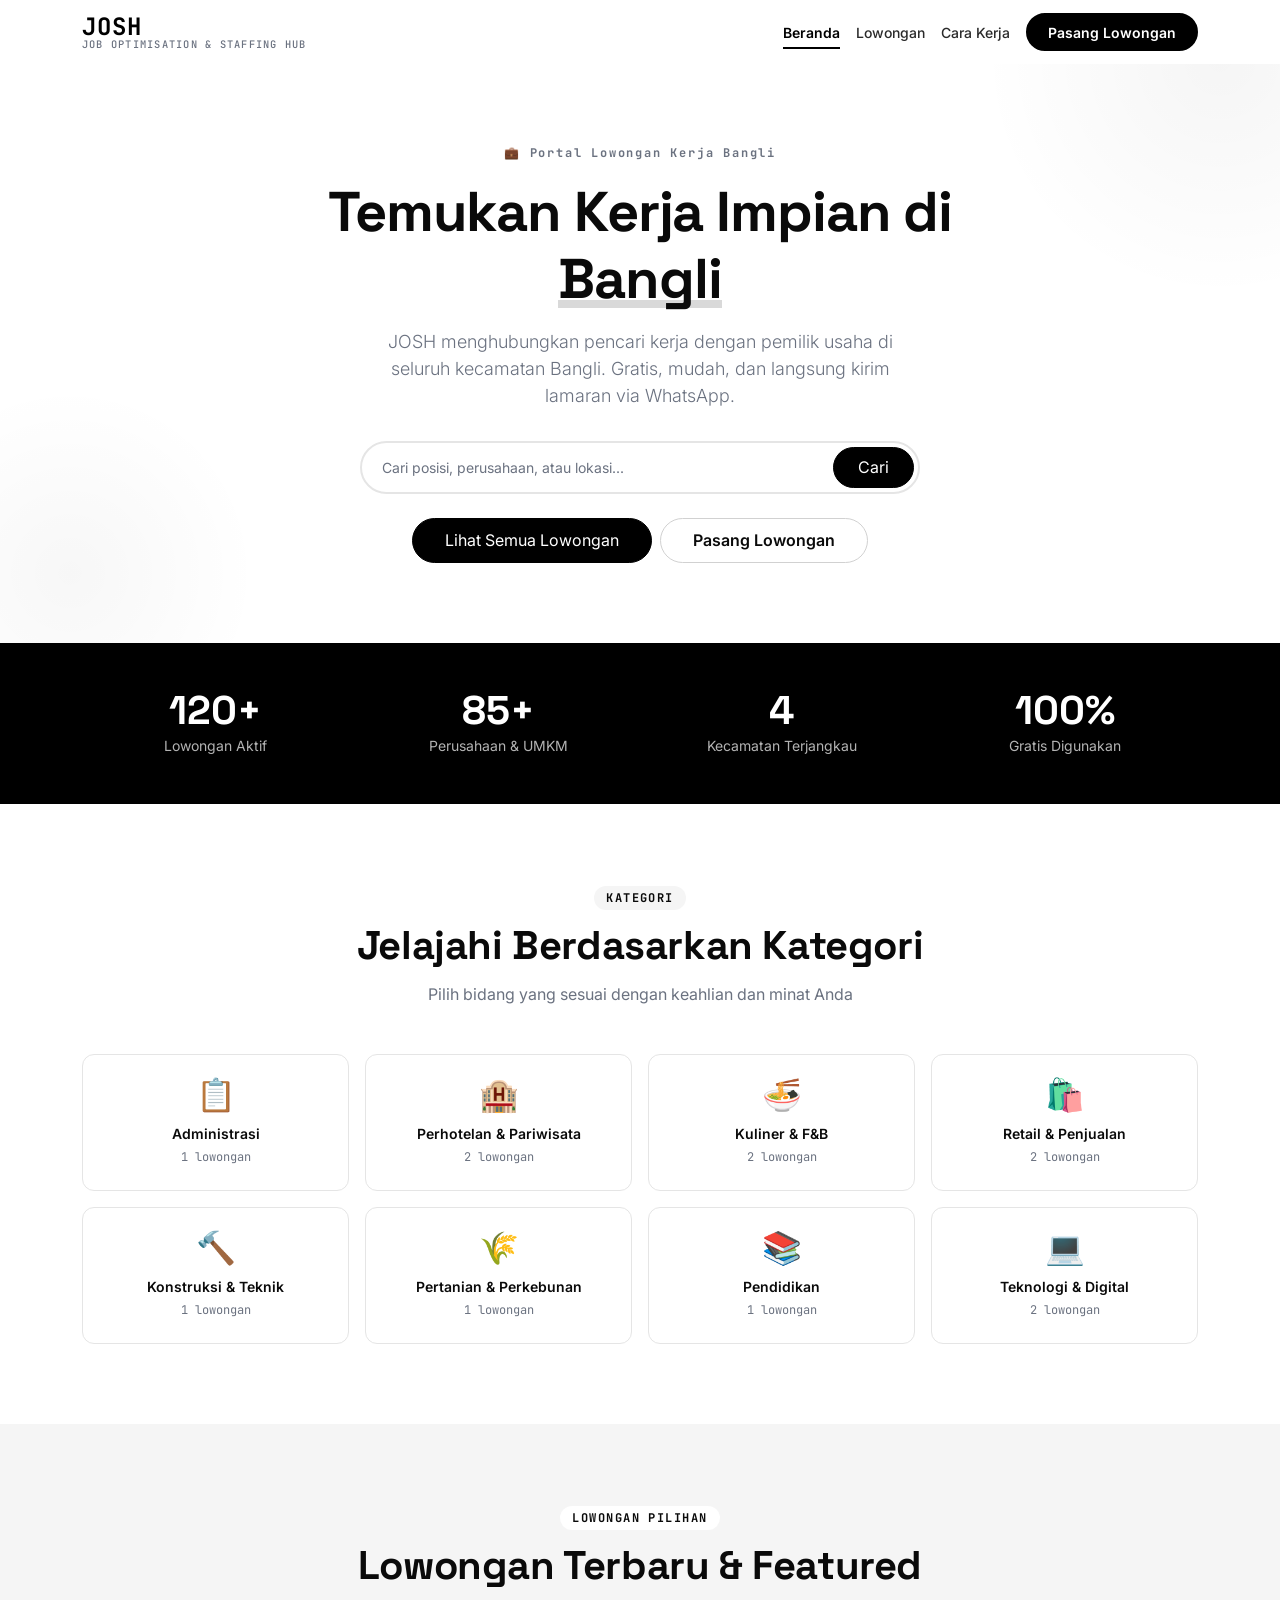
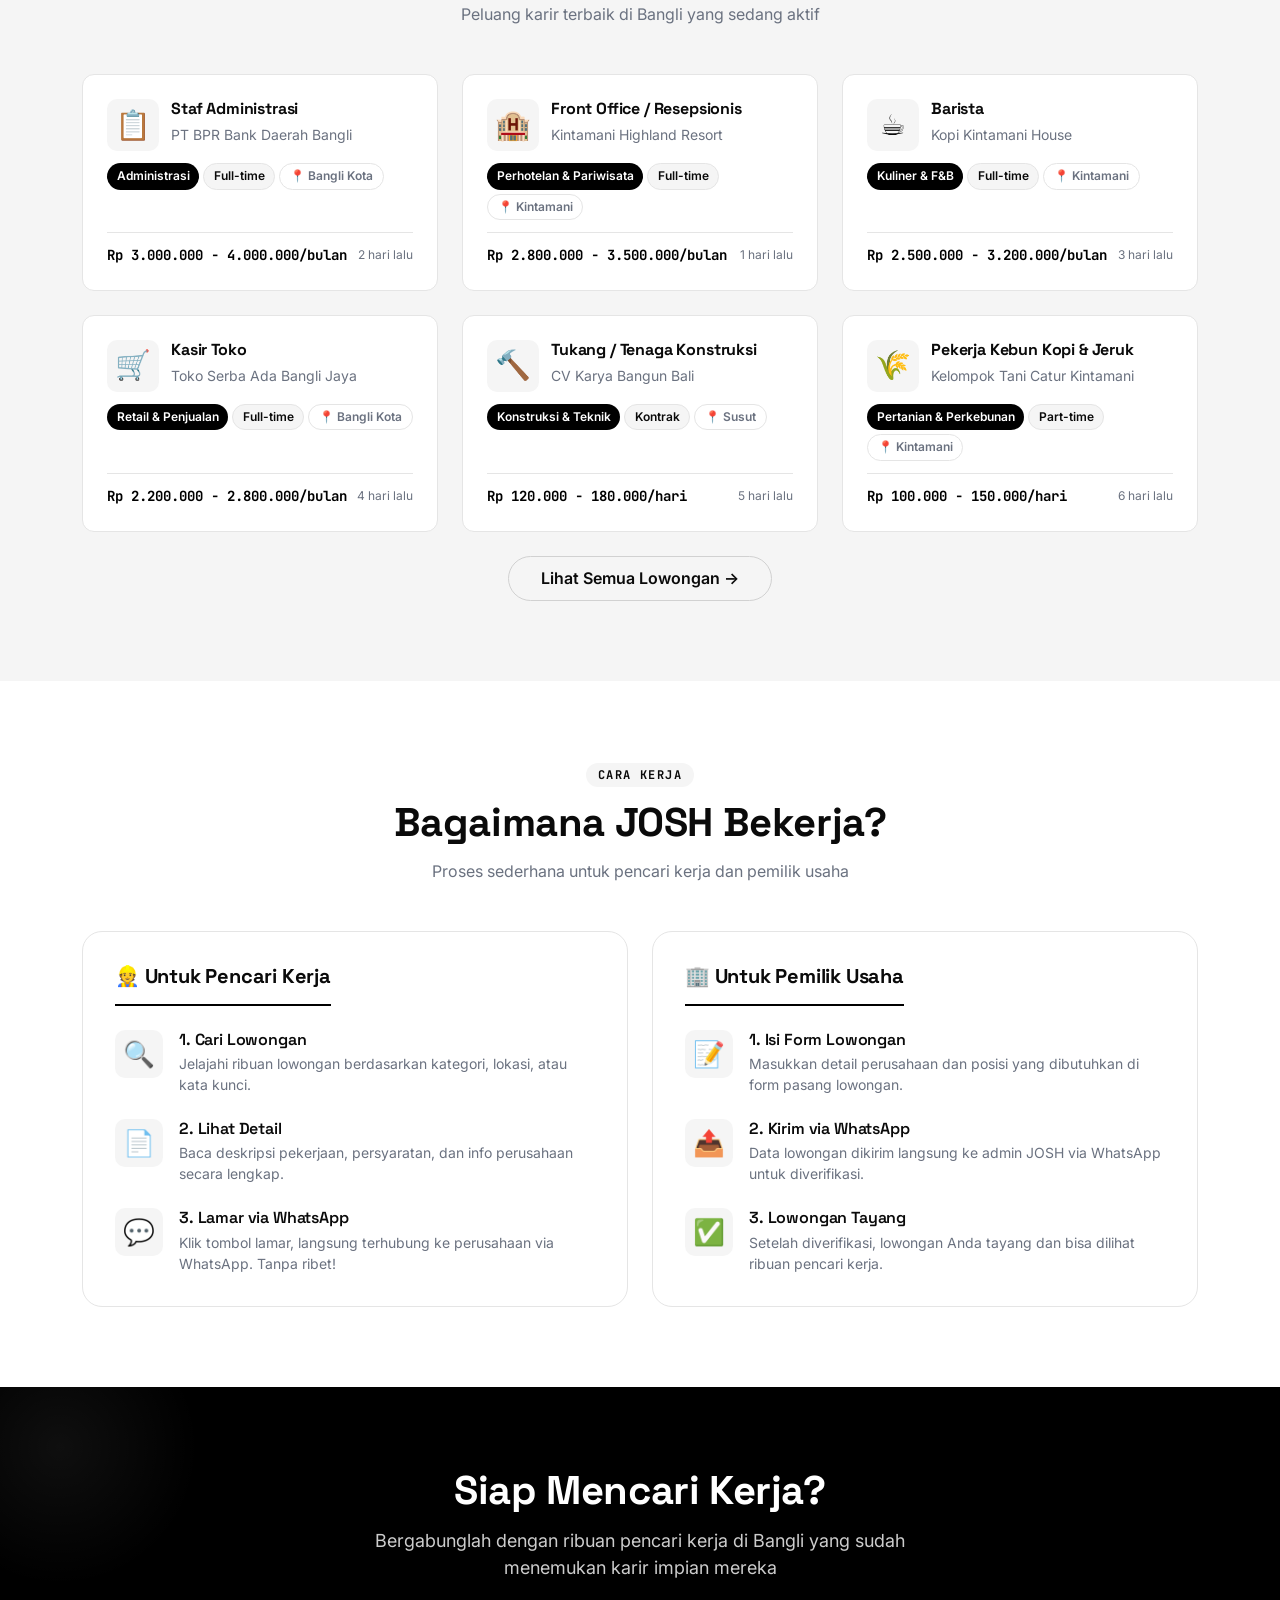
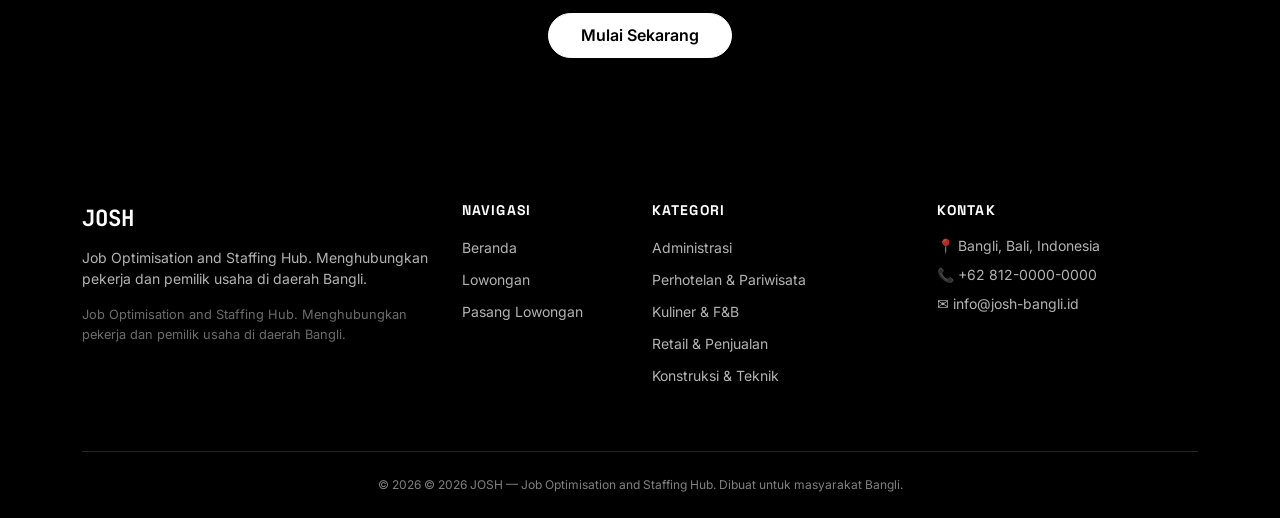
==== index.html @ 95becd41 "initial: josh job portal showcase" ====
<!DOCTYPE html>
<html lang="id">
<head>
  <meta charset="UTF-8">
  <meta name="viewport" content="width=device-width, initial-scale=1.0">
  <title>JOSH — Job Optimisation & Staffing Hub | Lowongan Kerja Bangli</title>
  <meta name="description" content="Portal lowongan kerja daerah Bangli. Temukan kerja, pasang lowongan, kembangkan karir Anda.">
  <meta name="theme-color" content="#000000">

  <!-- Bootstrap 5.3 CSS -->
  <link href="https://cdn.jsdelivr.net/npm/bootstrap@5.3.3/dist/css/bootstrap.min.css" rel="stylesheet">
  <!-- JOSH Style -->
  <link href="css/style.css?v=bs" rel="stylesheet">
</head>
<body data-page="index">

  <!-- Navbar slot -->
  <div id="nav-slot"></div>

  <!-- ═══ HERO ═══ -->
  <section class="hero-josh">
    <div class="container">
      <div class="hero-content">
        <span class="eyebrow">💼 Portal Lowongan Kerja Bangli</span>
        <h1>Temukan Kerja Impian di <em>Bangli</em></h1>
        <p class="lead">
          JOSH menghubungkan pencari kerja dengan pemilik usaha di seluruh kecamatan Bangli.
          Gratis, mudah, dan langsung kirim lamaran via WhatsApp.
        </p>

        <!-- Search -->
        <form id="hero-search-form" class="hero-search">
          <input type="text" placeholder="Cari posisi, perusahaan, atau lokasi..." aria-label="Cari lowongan">
          <button type="submit" class="btn btn-dark px-4">Cari</button>
        </form>

        <div class="d-flex gap-2 justify-content-center flex-wrap">
          <a href="lowongan.html" class="btn btn-lg btn-dark">Lihat Semua Lowongan</a>
          <a href="pasang.html" class="btn btn-lg btn-outline-dark">Pasang Lowongan</a>
        </div>
      </div>
    </div>
  </section>

  <!-- ═══ STATS STRIP ═══ -->
  <section class="stats-strip" id="stats-slot"></section>

  <!-- ═══ CATEGORIES ═══ -->
  <section class="section-josh">
    <div class="container">
      <div class="section-head-josh">
        <span class="eyebrow">Kategori</span>
        <h2>Jelajahi Berdasarkan Kategori</h2>
        <p>Pilih bidang yang sesuai dengan keahlian dan minat Anda</p>
      </div>
      <div class="row g-3" id="categories-slot"></div>
    </div>
  </section>

  <!-- ═══ FEATURED JOBS ═══ -->
  <section class="section-josh section-alt-josh">
    <div class="container">
      <div class="section-head-josh">
        <span class="eyebrow">Lowongan Pilihan</span>
        <h2>Lowongan Terbaru & Featured</h2>
        <p>Peluang karir terbaik di Bangli yang sedang aktif</p>
      </div>
      <div class="row g-4" id="featured-slot"></div>
      <div class="text-center mt-4">
        <a href="lowongan.html" class="btn btn-lg btn-outline-dark">Lihat Semua Lowongan →</a>
      </div>
    </div>
  </section>

  <!-- ═══ HOW IT WORKS ═══ -->
  <section class="section-josh" id="how">
    <div class="container">
      <div class="section-head-josh">
        <span class="eyebrow">Cara Kerja</span>
        <h2>Bagaimana JOSH Bekerja?</h2>
        <p>Proses sederhana untuk pencari kerja dan pemilik usaha</p>
      </div>
      <div class="row g-4">
        <div class="col-lg-6">
          <div class="how-col-josh">
            <h3 class="how-col-title-josh">👷 Untuk Pencari Kerja</h3>
            <div class="how-step-josh">
              <div class="how-step-icon">🔍</div>
              <div class="how-step-body">
                <h4>1. Cari Lowongan</h4>
                <p>Jelajahi ribuan lowongan berdasarkan kategori, lokasi, atau kata kunci.</p>
              </div>
            </div>
            <div class="how-step-josh">
              <div class="how-step-icon">📄</div>
              <div class="how-step-body">
                <h4>2. Lihat Detail</h4>
                <p>Baca deskripsi pekerjaan, persyaratan, dan info perusahaan secara lengkap.</p>
              </div>
            </div>
            <div class="how-step-josh">
              <div class="how-step-icon">💬</div>
              <div class="how-step-body">
                <h4>3. Lamar via WhatsApp</h4>
                <p>Klik tombol lamar, langsung terhubung ke perusahaan via WhatsApp. Tanpa ribet!</p>
              </div>
            </div>
          </div>
        </div>
        <div class="col-lg-6">
          <div class="how-col-josh">
            <h3 class="how-col-title-josh">🏢 Untuk Pemilik Usaha</h3>
            <div class="how-step-josh">
              <div class="how-step-icon">📝</div>
              <div class="how-step-body">
                <h4>1. Isi Form Lowongan</h4>
                <p>Masukkan detail perusahaan dan posisi yang dibutuhkan di form pasang lowongan.</p>
              </div>
            </div>
            <div class="how-step-josh">
              <div class="how-step-icon">📤</div>
              <div class="how-step-body">
                <h4>2. Kirim via WhatsApp</h4>
                <p>Data lowongan dikirim langsung ke admin JOSH via WhatsApp untuk diverifikasi.</p>
              </div>
            </div>
            <div class="how-step-josh">
              <div class="how-step-icon">✅</div>
              <div class="how-step-body">
                <h4>3. Lowongan Tayang</h4>
                <p>Setelah diverifikasi, lowongan Anda tayang dan bisa dilihat ribuan pencari kerja.</p>
              </div>
            </div>
          </div>
        </div>
      </div>
    </div>
  </section>

  <!-- ═══ CTA BANNER ═══ -->
  <section class="cta-banner-josh">
    <div class="container">
      <div class="cta-content">
        <h2>Siap Mencari Kerja?</h2>
        <p>Bergabunglah dengan ribuan pencari kerja di Bangli yang sudah menemukan karir impian mereka</p>
        <a href="lowongan.html" class="btn btn-lg btn-white">Mulai Sekarang</a>
      </div>
    </div>
  </section>

  <!-- Footer slot -->
  <div id="footer-slot"></div>

  <!-- Bootstrap 5.3 JS Bundle -->
  <script src="https://cdn.jsdelivr.net/npm/bootstrap@5.3.3/dist/js/bootstrap.bundle.min.js"></script>
  <!-- JOSH Scripts -->
  <script src="js/app.js?v=bs"></script>
  <script src="js/ui.js?v=bs"></script>
</body>
</html>
---- css/style.css ----
/* ============================================
   JOSH — Job Optimisation and Staffing Hub
   style.css — Bootstrap 5 B/W theme overrides
   Built on top of Bootstrap 5.3 CDN
   ============================================ */

@import url('https://fonts.googleapis.com/css2?family=Space+Grotesk:wght@400;500;600;700&family=Inter:wght@400;500;600&family=JetBrains+Mono:wght@500;700&display=swap');

:root {
  /* B/W Bootstrap overrides */
  --bs-body-font-family: 'Inter', system-ui, sans-serif;
  --bs-body-color: #0a0a0a;
  --bs-body-bg: #ffffff;
  --bs-border-color: #e5e5e5;
  --bs-primary: #000000;
  --bs-primary-rgb: 0,0,0;
  --bs-light: #f5f5f5;
  --bs-light-rgb: 245,245,245;
  --bs-dark: #0a0a0a;
  --bs-dark-rgb: 10,10,10;
  --bs-secondary-color: #6b7280;
  --bs-link-color: #0a0a0a;
  --bs-link-hover-color: #000000;

  /* Custom */
  --josh-font-display: 'Space Grotesk', sans-serif;
  --josh-font-mono: 'JetBrains Mono', monospace;
  --josh-fg: #0a0a0a;
  --josh-muted: #6b7280;
  --josh-border: #e5e5e5;
  --josh-border-strong: #d1d1d1;
  --josh-bg-alt: #f5f5f5;
  --josh-accent: #000000;
  --josh-accent-fg: #ffffff;
  --josh-nav-h: 64px;
  --josh-shadow: 0 4px 12px rgba(0,0,0,0.08);
  --josh-shadow-lg: 0 12px 40px rgba(0,0,0,0.12);
  --josh-radius: 12px;
  --josh-radius-lg: 20px;
}

/* ===== BASE ===== */
body { overflow-x: hidden; }
h1, h2, h3, h4, h5, h6 { font-family: var(--josh-font-display); font-weight: 700; letter-spacing: -0.01em; }
h1 { font-size: clamp(2.2rem, 5vw, 3.5rem); letter-spacing: -0.02em; }
h2 { font-size: clamp(1.6rem, 3.5vw, 2.5rem); }
.font-mono { font-family: var(--josh-font-mono); }
.text-muted { color: var(--josh-muted) !important; }
a { transition: color .2s ease; }

/* ===== NAVBAR ===== */
.navbar-josh {
  background: rgba(255,255,255,0.96);
  backdrop-filter: blur(12px);
  -webkit-backdrop-filter: blur(12px);
  transition: box-shadow .3s ease;
  padding: .65rem 0;
  min-height: var(--josh-nav-h);
}
.navbar-josh.scrolled { box-shadow: 0 1px 3px rgba(0,0,0,0.07); }
.navbar-josh .navbar-brand {
  font-family: var(--josh-font-mono);
  font-weight: 700;
  font-size: 1.5rem;
  letter-spacing: .04em;
  color: #000;
  display: flex;
  flex-direction: column;
  line-height: 1;
  padding: 0;
}
.navbar-josh .navbar-brand .logo-sub {
  font-size: .65rem;
  color: var(--josh-muted);
  letter-spacing: .12em;
  text-transform: uppercase;
  font-weight: 500;
}
.navbar-josh .nav-link {
  font-weight: 500;
  font-size: .875rem;
  color: #2a2a2a;
  position: relative;
  padding: .5rem 1rem;
}
.navbar-josh .nav-link:hover { color: #000; }
.navbar-josh .nav-link.active { color: #000; font-weight: 600; }
.navbar-josh .nav-link.active::after {
  content: '';
  position: absolute;
  bottom: 2px; left: 1rem; right: 1rem;
  height: 2px; background: #000;
}
.navbar-josh .nav-link.active::after { left: .5rem; right: .5rem; }
.navbar-josh .btn-cta {
  background: #000;
  color: #fff;
  border: 2px solid #000;
  border-radius: 9999px;
  font-weight: 600;
  font-size: .875rem;
  padding: .4rem 1.25rem;
  transition: all .2s ease;
}
.navbar-josh .btn-cta:hover { background: #2a2a2a; border-color: #2a2a2a; color: #fff; transform: translateY(-1px); }

/* Hamburger */
.navbar-toggler { border: none; padding: .5rem; }
.navbar-toggler:focus { box-shadow: none; }
.navbar-toggler-icon {
  background-image: none;
  width: 24px; height: 2px;
  background: #000;
  position: relative;
}
.navbar-toggler-icon::before, .navbar-toggler-icon::after {
  content: ''; position: absolute; left: 0;
  width: 24px; height: 2px; background: #000;
  transition: transform .3s ease, opacity .3s ease;
}
.navbar-toggler-icon::before { top: -7px; }
.navbar-toggler-icon::after { top: 7px; }
.navbar-toggler[aria-expanded="true"] .navbar-toggler-icon { background: transparent; }
.navbar-toggler[aria-expanded="true"] .navbar-toggler-icon::before { transform: translateY(7px) rotate(45deg); }
.navbar-toggler[aria-expanded="true"] .navbar-toggler-icon::after { transform: translateY(-7px) rotate(-45deg); }

/* Mobile nav divider */
@media (max-width: 991.98px) {
  .navbar-josh .navbar-nav { padding-top: .5rem; }
  .navbar-josh .nav-link { border-bottom: 1px solid var(--josh-border); padding: .75rem 0; }
  .navbar-josh .nav-link:last-of-type { border-bottom: none; }
  .navbar-josh .nav-link.active::after { display: none; }
  .navbar-josh .nav-link.active { border-left: 3px solid #000; padding-left: .75rem; background: rgba(0,0,0,.03); }
  .navbar-josh .btn-cta { display: block; text-align: center; margin-top: .75rem; width: 100%; border-radius: 8px; padding: .6rem; }
  .navbar-josh .navbar-brand .logo-sub { display: none; }
  .navbar-josh .navbar-brand { font-size: 1.6rem; }
}

/* ===== BUTTONS ===== */
.btn-dark { background: #000; border-color: #000; }
.btn-dark:hover { background: #2a2a2a; border-color: #2a2a2a; }
.btn-outline-dark { border-color: var(--josh-border-strong); color: #0a0a0a; font-weight: 600; }
.btn-outline-dark:hover { background: #000; border-color: #000; color: #fff; }
.btn-white { background: #fff; border-color: #fff; color: #000; font-weight: 600; }
.btn-white:hover { background: #f0f0f0; border-color: #f0f0f0; color: #000; transform: translateY(-2px); box-shadow: var(--josh-shadow-lg); }
.btn-lg { border-radius: 9999px; padding: .6rem 2rem; font-size: 1rem; }
.btn { border-radius: 9999px; transition: all .2s ease; }
.btn-dark:hover, .btn-cta:hover { transform: translateY(-2px); box-shadow: var(--josh-shadow-lg); }

/* ===== HERO ===== */
.hero-josh {
  padding: calc(var(--josh-nav-h) + 5rem) 0 5rem;
  text-align: center;
  position: relative;
  overflow: hidden;
}
.hero-josh::before {
  content: '';
  position: absolute;
  top: -180px; right: -180px;
  width: 480px; height: 480px;
  background: radial-gradient(circle, rgba(0,0,0,.04) 0%, transparent 70%);
  border-radius: 50%;
}
.hero-josh::after {
  content: '';
  position: absolute;
  bottom: -120px; left: -120px;
  width: 380px; height: 380px;
  background: radial-gradient(circle, rgba(0,0,0,.03) 0%, transparent 70%);
  border-radius: 50%;
}
.hero-josh .hero-content { position: relative; z-index: 1; max-width: 720px; margin: 0 auto; }
.hero-josh .eyebrow {
  font-family: var(--josh-font-mono);
  font-size: .75rem;
  font-weight: 700;
  letter-spacing: .15em;
  color: var(--josh-muted);
  display: block;
  margin-bottom: 1rem;
}
.hero-josh h1 { margin-bottom: 1rem; }
.hero-josh h1 em { font-style: normal; position: relative; display: inline-block; }
.hero-josh h1 em::after {
  content: ''; position: absolute;
  bottom: 4px; left: 0; right: 0;
  height: 8px; background: #000; opacity: .15; z-index: -1;
}
.hero-josh .lead { font-size: 1.125rem; color: var(--josh-muted); margin-bottom: 2rem; max-width: 560px; margin-left: auto; margin-right: auto; }

/* Hero search */
.hero-search {
  display: flex; gap: .5rem;
  max-width: 560px; margin: 0 auto 1.5rem;
  background: #fff;
  border: 2px solid var(--josh-border);
  border-radius: 9999px;
  padding: 4px;
  transition: border-color .2s ease;
}
.hero-search:focus-within { border-color: #000; }
.hero-search input {
  flex: 1; border: none; outline: none;
  padding: .6rem 1rem; font-size: .875rem;
  background: transparent; color: #0a0a0a;
}
.hero-search input::placeholder { color: var(--josh-muted); }
.hero-search .btn { flex-shrink: 0; border-radius: 9999px; }

/* ===== STATS STRIP ===== */
.stats-strip {
  background: #000; color: #fff;
  padding: 3rem 0;
}
.stat-item { text-align: center; }
.stat-item .stat-value {
  font-family: var(--josh-font-display);
  font-size: clamp(1.8rem, 4vw, 2.5rem);
  font-weight: 700; line-height: 1;
  margin-bottom: .25rem;
}
.stat-item .stat-label {
  font-size: .875rem; color: rgba(255,255,255,.7);
}

/* ===== SECTION HEAD ===== */
.section-josh { padding: 5rem 0; }
.section-alt-josh { background: var(--josh-bg-alt); }
.section-head-josh { text-align: center; max-width: 640px; margin: 0 auto 3rem; }
.section-head-josh .eyebrow {
  font-family: var(--josh-font-mono);
  font-size: .75rem; font-weight: 700;
  letter-spacing: .12em; color: #0a0a0a;
  background: var(--josh-bg-alt);
  display: inline-block;
  padding: .2rem .75rem;
  border-radius: 9999px;
  margin-bottom: .75rem;
  text-transform: uppercase;
}
.section-alt-josh .section-head-josh .eyebrow { background: #fff; }
.section-head-josh h2 { margin-bottom: .75rem; }
.section-head-josh p { color: var(--josh-muted); }

/* ===== CATEGORY CARDS ===== */
.cat-card-josh {
  display: flex; flex-direction: column;
  align-items: center; text-align: center;
  padding: 1.5rem 1rem;
  background: #fff;
  border: 1px solid var(--josh-border);
  border-radius: var(--josh-radius);
  transition: all .2s ease;
  text-decoration: none;
  color: inherit;
  height: 100%;
}
.cat-card-josh:hover {
  border-color: #000;
  transform: translateY(-4px);
  box-shadow: var(--josh-shadow);
  color: inherit;
}
.cat-card-josh .cat-icon { font-size: 2rem; margin-bottom: .75rem; line-height: 1; }
.cat-card-josh .cat-name { font-size: .875rem; font-weight: 600; color: #0a0a0a; margin-bottom: .25rem; }
.cat-card-josh .cat-count { font-family: var(--josh-font-mono); font-size: .75rem; color: var(--josh-muted); }

/* ===== JOB CARD ===== */
.job-card-josh {
  display: flex; flex-direction: column;
  gap: .75rem; padding: 1.5rem;
  background: #fff;
  border: 1px solid var(--josh-border);
  border-radius: var(--josh-radius);
  transition: all .2s ease;
  text-decoration: none; color: inherit;
  height: 100%;
}
.job-card-josh:hover {
  border-color: #000;
  transform: translateY(-4px);
  box-shadow: var(--josh-shadow-lg);
  color: inherit;
}
.job-card-top { display: flex; gap: .75rem; align-items: flex-start; }
.job-card-icon {
  font-size: 1.8rem;
  width: 52px; height: 52px;
  display: flex; align-items: center; justify-content: center;
  background: var(--josh-bg-alt); border-radius: 10px;
  flex-shrink: 0; line-height: 1;
}
.job-card-info { flex: 1; min-width: 0; }
.job-card-title {
  font-size: 1rem; font-weight: 700;
  margin-bottom: .25rem; color: #0a0a0a;
  line-height: 1.3;
  display: -webkit-box; -webkit-line-clamp: 2;
  -webkit-box-orient: vertical; overflow: hidden;
}
.job-card-company { font-size: .875rem; color: var(--josh-muted); margin: 0; }
.job-card-bottom {
  display: flex; justify-content: space-between;
  align-items: center; padding-top: .75rem;
  border-top: 1px solid var(--josh-border); margin-top: auto;
}
.job-card-salary { font-size: .875rem; font-weight: 700; color: #000; font-family: var(--josh-font-mono); }
.job-card-posted { font-size: .75rem; color: var(--josh-muted); }

/* ===== BADGES ===== */
.badge-josh {
  display: inline-flex; align-items: center; gap: .25rem;
  font-size: .75rem; font-weight: 600;
  padding: .2rem .6rem; border-radius: 9999px;
  white-space: nowrap;
}
.badge-cat-josh { background: #000; color: #fff; }
.badge-type-josh { background: var(--josh-bg-alt); color: #0a0a0a; border: 1px solid var(--josh-border); }
.badge-loc-josh { background: transparent; color: var(--josh-muted); border: 1px solid var(--josh-border); }

/* Tags */
.tag-josh {
  font-size: .75rem; color: var(--josh-muted);
  padding: .15rem .5rem; border: 1px solid var(--josh-border);
  border-radius: 6px;
}

/* ===== HOW IT WORKS ===== */
.how-col-josh {
  background: #fff; border: 1px solid var(--josh-border);
  border-radius: var(--josh-radius-lg); padding: 2rem; height: 100%;
}
.how-col-title-josh {
  font-size: 1.25rem; font-weight: 700;
  margin-bottom: 1.5rem; padding-bottom: 1rem;
  border-bottom: 2px solid #000; display: inline-block;
}
.how-step-josh { display: flex; gap: 1rem; margin-bottom: 1.5rem; }
.how-step-josh:last-child { margin-bottom: 0; }
.how-step-icon {
  font-size: 1.6rem; flex-shrink: 0;
  width: 48px; height: 48px;
  display: flex; align-items: center; justify-content: center;
  background: var(--josh-bg-alt); border-radius: 10px;
}
.how-step-body h4 { font-size: 1rem; font-weight: 600; margin-bottom: .25rem; }
.how-step-body p { font-size: .875rem; color: var(--josh-muted); margin: 0; }

/* ===== CTA BANNER ===== */
.cta-banner-josh {
  background: #000; color: #fff;
  padding: 5rem 0; text-align: center;
  position: relative; overflow: hidden;
}
.cta-banner-josh::before {
  content: ''; position: absolute;
  top: -80px; left: -80px;
  width: 280px; height: 280px;
  background: radial-gradient(circle, rgba(255,255,255,.06) 0%, transparent 70%);
  border-radius: 50%;
}
.cta-banner-josh .cta-content { position: relative; z-index: 1; max-width: 560px; margin: 0 auto; }
.cta-banner-josh h2 { color: #fff; margin-bottom: .75rem; }
.cta-banner-josh p { color: rgba(255,255,255,.8); margin-bottom: 2rem; font-size: 1.125rem; }

/* ===== PAGE HEADER ===== */
.page-header-josh {
  padding: calc(var(--josh-nav-h) + 4rem) 0 3rem;
  text-align: center; background: var(--josh-bg-alt);
}
.page-header-josh .eyebrow {
  font-family: var(--josh-font-mono);
  font-size: .75rem; font-weight: 700;
  letter-spacing: .12em; color: var(--josh-muted);
  display: block; margin-bottom: .75rem;
}
.page-header-josh h1 { margin-bottom: .75rem; }
.page-header-josh p { color: var(--josh-muted); }

/* ===== LISTINGS TOOLBAR ===== */
.listings-toolbar-josh {
  position: sticky; top: var(--josh-nav-h);
  z-index: 1020; background: #fff;
  padding: 1rem 0; border-bottom: 1px solid var(--josh-border);
}
.search-box-josh { position: relative; }
.search-box-josh input {
  width: 100%; padding: .55rem 1rem .55rem 2.5rem;
  border: 2px solid var(--josh-border);
  border-radius: 9999px; font-size: .875rem;
  outline: none; background: #fff;
  transition: border-color .2s ease;
}
.search-box-josh input:focus { border-color: #000; }
.search-box-josh::before {
  content: '🔍'; position: absolute;
  left: 1rem; top: 50%; transform: translateY(-50%);
  font-size: 1rem; pointer-events: none;
}
.filter-select-josh {
  padding: .55rem 2rem .55rem 1rem;
  border: 2px solid var(--josh-border);
  border-radius: 9999px; font-size: .875rem;
  background: #fff; color: #0a0a0a;
  outline: none; cursor: pointer;
  transition: border-color .2s ease;
  appearance: none; -webkit-appearance: none;
  background-image: url("data:image/svg+xml,%3Csvg xmlns='http://www.w3.org/2000/svg' width='12' height='12' fill='%230a0a0a'%3E%3Cpath d='M6 8L2 4h8z'/%3E%3C/svg%3E");
  background-repeat: no-repeat;
  background-position: right .75rem center;
}
.filter-select-josh:focus { border-color: #000; }

/* Empty state */
.empty-state-josh { text-align: center; padding: 5rem 1rem; }
.empty-state-josh .icon { font-size: 3rem; opacity: .3; margin-bottom: 1rem; }

/* ===== DETAIL PAGE ===== */
.detail-hero-josh {
  background: var(--josh-bg-alt);
  padding: calc(var(--josh-nav-h) + 3rem) 0 2.5rem;
}
.detail-back-josh {
  font-size: .875rem; color: var(--josh-muted);
  margin-bottom: 1.5rem; display: inline-flex;
  align-items: center; gap: .5rem;
  text-decoration: none; transition: color .2s ease;
}
.detail-back-josh:hover { color: #000; }
.detail-hero-top { display: flex; gap: 1.5rem; align-items: flex-start; margin-bottom: 1.5rem; }
.detail-icon-josh {
  font-size: 2.5rem; width: 72px; height: 72px;
  display: flex; align-items: center; justify-content: center;
  background: #fff; border: 1px solid var(--josh-border);
  border-radius: var(--josh-radius); flex-shrink: 0;
}
.detail-title-block h1 { font-size: 2rem; margin-bottom: .5rem; }
.detail-company { font-size: 1.125rem; color: #2a2a2a; margin-bottom: 1rem; }
.detail-badges { display: flex; gap: .5rem; flex-wrap: wrap; }

.detail-main-josh h2 {
  font-size: 1.25rem; margin-bottom: .75rem;
  margin-top: 2rem; padding-bottom: .5rem;
  border-bottom: 2px solid #000; display: inline-block;
}
.detail-main-josh h2:first-child { margin-top: 0; }
.detail-main-josh p { margin-bottom: 1rem; line-height: 1.7; color: #2a2a2a; }
.detail-main-josh ul { list-style: none; margin-bottom: 1rem; padding: 0; }
.detail-main-josh ul li {
  position: relative; padding-left: 1.5rem;
  margin-bottom: .5rem; color: #2a2a2a;
}
.detail-main-josh ul li::before {
  content: ''; position: absolute;
  left: 0; top: 10px; width: 8px; height: 8px;
  background: #000; border-radius: 50%;
}

/* Apply card */
.apply-card-josh {
  background: #fff; border: 1px solid var(--josh-border);
  border-radius: var(--josh-radius); padding: 1.5rem;
}
.apply-card-josh h3 { font-size: 1rem; margin-bottom: 1rem; }
.apply-meta { display: flex; flex-direction: column; gap: .75rem; margin-bottom: 1.5rem; padding-bottom: 1.5rem; border-bottom: 1px solid var(--josh-border); }
.apply-meta-row { display: flex; justify-content: space-between; align-items: center; }
.apply-meta-label { font-size: .75rem; color: var(--josh-muted); text-transform: uppercase; letter-spacing: .05em; }
.apply-meta-val { font-size: .875rem; font-weight: 600; color: #0a0a0a; text-align: right; max-width: 60%; }

/* Sticky sidebar on desktop */
@media (min-width: 992px) {
  .detail-sidebar-josh { position: sticky; top: calc(var(--josh-nav-h) + 1rem); }
}

/* Not found */
.detail-notfound-josh { text-align: center; padding: calc(var(--josh-nav-h) + 5rem) 0 5rem; }
.detail-notfound-josh .icon { font-size: 4rem; opacity: .2; margin-bottom: 1rem; }

/* ===== POST FORM ===== */
.post-form-josh { padding: 3rem 0 5rem; max-width: 760px; margin: 0 auto; }
.form-section-josh { margin-bottom: 2.5rem; }
.form-section-josh h3 {
  font-size: 1.125rem; margin-bottom: 1.5rem;
  padding-bottom: .5rem; border-bottom: 2px solid #000;
  display: inline-block;
}
.form-label-josh { font-size: .875rem; font-weight: 600; color: #0a0a0a; margin-bottom: .4rem; }
.form-label-josh .req { color: var(--josh-muted); font-weight: 400; font-size: .75rem; }
.form-control-josh, .form-select-josh {
  padding: .6rem .9rem; border: 2px solid var(--josh-border);
  border-radius: 8px; font-size: .875rem;
  background: #fff; color: #0a0a0a;
  transition: border-color .2s ease;
  width: 100%; outline: none;
}
.form-control-josh:focus, .form-select-josh:focus { border-color: #000; box-shadow: none; }
.form-control-josh::placeholder { color: var(--josh-muted); }
textarea.form-control-josh { resize: vertical; min-height: 100px; line-height: 1.6; }
.form-field-josh.invalid .form-control-josh,
.form-field-josh.invalid .form-select-josh { border-color: #dc2626; }
.form-error-josh { font-size: .75rem; color: #dc2626; display: none; margin-top: .25rem; }
.form-field-josh.invalid .form-error-josh { display: block; }

/* ===== FOOTER ===== */
.footer-josh { background: #000; color: #fff; padding: 4rem 0 1.5rem; }
.footer-josh .footer-logo { font-family: var(--josh-font-mono); font-size: 1.4rem; font-weight: 700; margin-bottom: .75rem; }
.footer-josh p { color: rgba(255,255,255,.7); font-size: .875rem; }
.footer-josh h5 { font-size: .875rem; font-weight: 700; text-transform: uppercase; letter-spacing: .08em; margin-bottom: 1rem; color: #fff; }
.footer-josh ul { list-style: none; padding: 0; display: flex; flex-direction: column; gap: .5rem; }
.footer-josh ul a { font-size: .875rem; color: rgba(255,255,255,.7); text-decoration: none; transition: color .2s ease; }
.footer-josh ul a:hover { color: #fff; }
.footer-contact-item { font-size: .875rem; color: rgba(255,255,255,.7); margin-bottom: .5rem; display: flex; align-items: center; gap: .5rem; }
.footer-bottom-josh { border-top: 1px solid rgba(255,255,255,.15); padding-top: 1.5rem; text-align: center; margin-top: 3rem; }
.footer-bottom-josh p { font-size: .75rem; color: rgba(255,255,255,.5); margin: 0; }

/* ===== SCROLL REVEAL ===== */
.reveal { opacity: 0; transform: translateY(24px); transition: opacity .6s ease, transform .6s ease; }
.reveal.visible { opacity: 1; transform: translateY(0); }
.reveal:nth-child(1) { transition-delay: 0ms; }
.reveal:nth-child(2) { transition-delay: 60ms; }
.reveal:nth-child(3) { transition-delay: 120ms; }
.reveal:nth-child(4) { transition-delay: 180ms; }
.reveal:nth-child(5) { transition-delay: 240ms; }
.reveal:nth-child(6) { transition-delay: 300ms; }

/* ===== TOAST ===== */
.toast-josh {
  position: fixed; bottom: 1.5rem; right: 1.5rem;
  background: #000; color: #fff;
  padding: 1rem 1.5rem; border-radius: 10px;
  font-size: .875rem; font-weight: 600;
  box-shadow: var(--josh-shadow-lg);
  z-index: 9999;
  transform: translateY(120%); opacity: 0;
  transition: all .4s ease;
  max-width: 320px;
}
.toast-josh.show { transform: translateY(0); opacity: 1; }

/* ===== RESPONSIVE ===== */
@media (max-width: 768px) {
  .hero-search { flex-direction: column; border-radius: 12px; padding: .75rem; }
  .hero-search input { text-align: center; padding: .6rem; }
  .hero-search .btn { width: 100%; }
  .detail-hero-top { flex-direction: column; gap: 1rem; }
  .detail-icon-josh { width: 56px; height: 56px; font-size: 2rem; }
  .detail-title-block h1 { font-size: 1.5rem; }
  .listings-toolbar-josh .row > div { margin-bottom: .5rem; }
  .listings-toolbar-josh .row > div:last-child { margin-bottom: 0; }
}

/* Print */
@media print {
  .navbar, .footer-josh, .cta-banner-josh, .detail-sidebar-josh { display: none !important; }
  body { color: #000; background: #fff; }
}
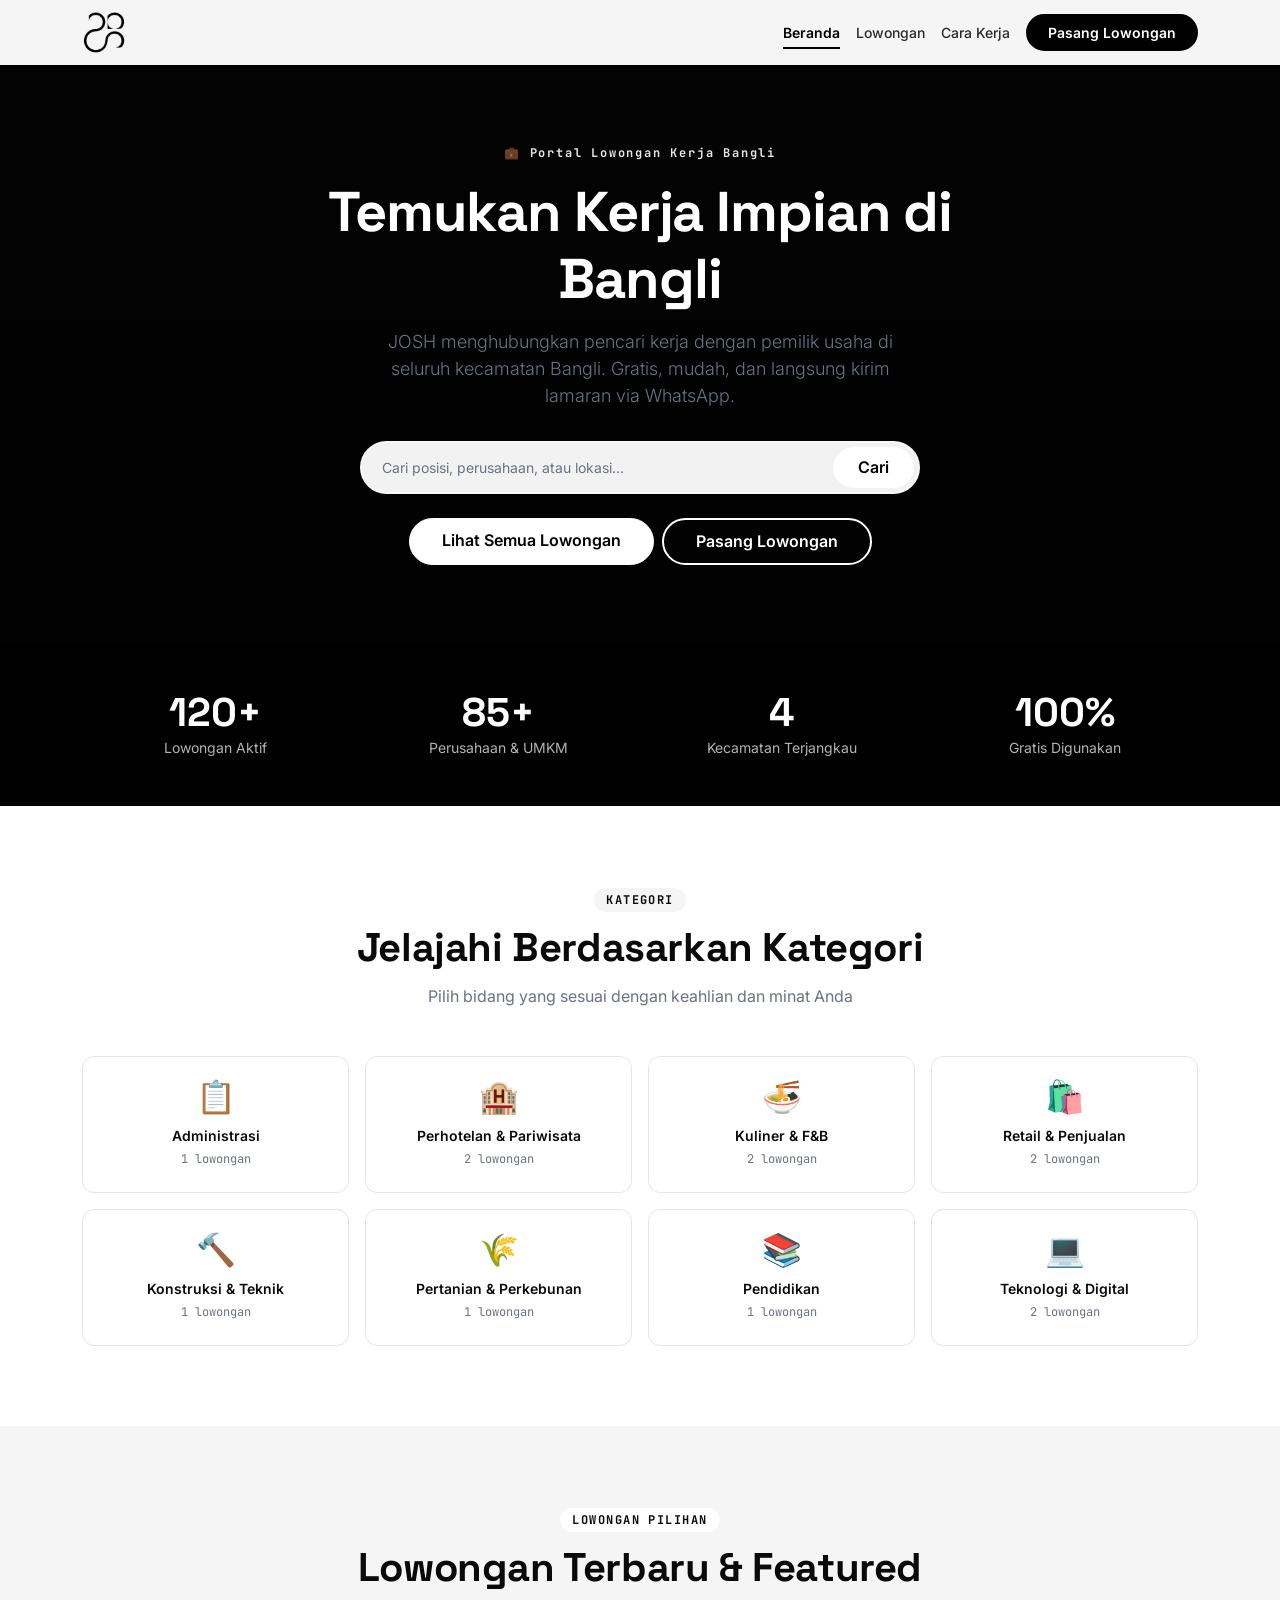
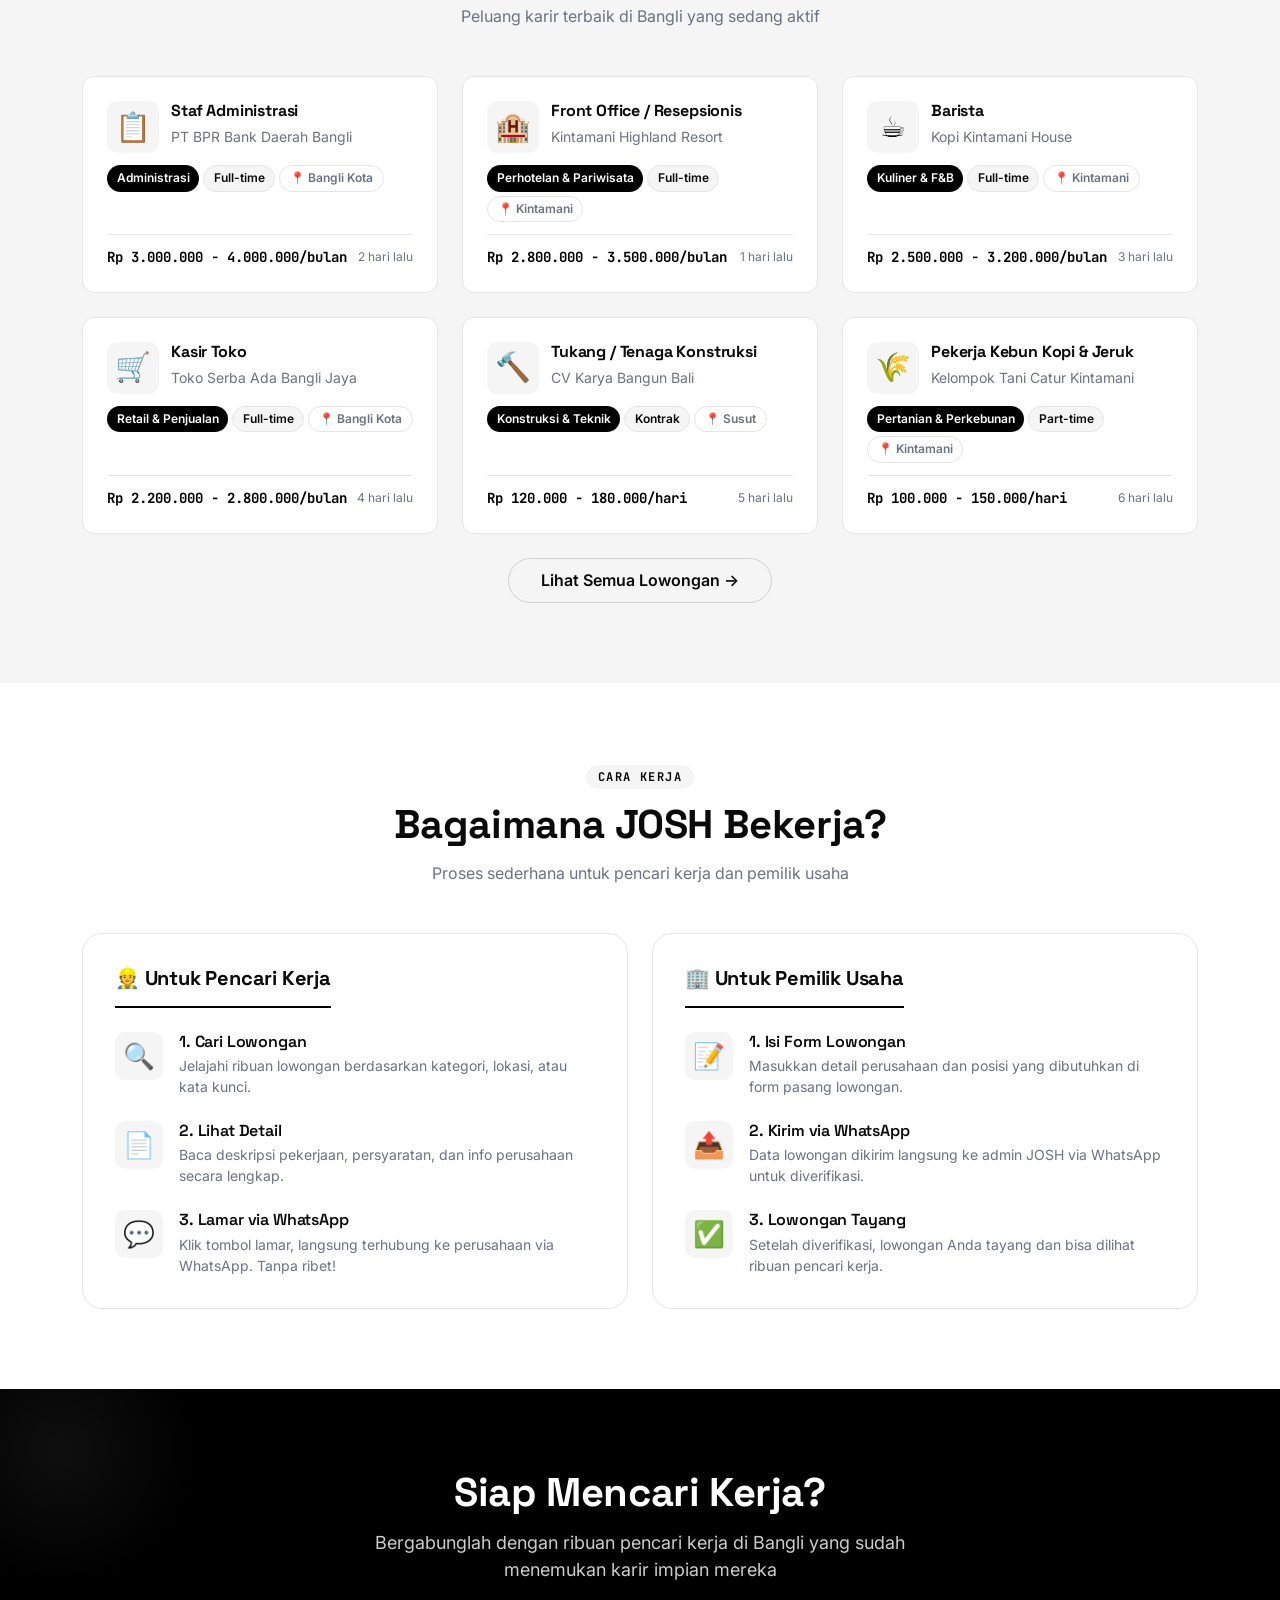
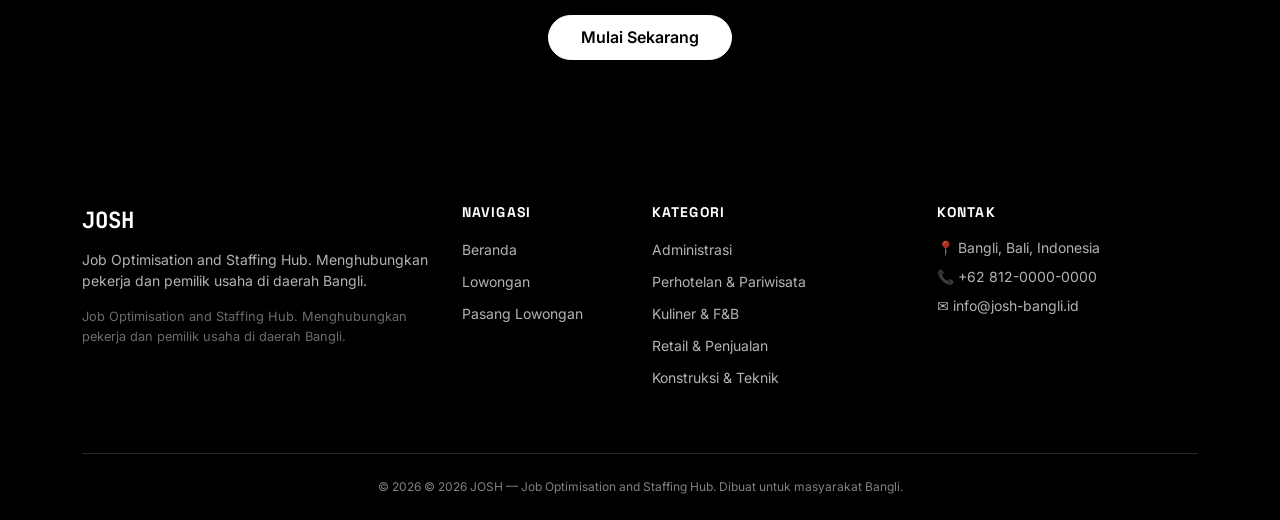
==== commit 8c76435a: "feat: hero background video, navbar logo, contrast fix" ====
--- a/index.html
+++ b/index.html
@@ -2,10 +2,11 @@
 <html lang="id">
 <head>
   <meta charset="UTF-8">
-  <meta name="viewport" content="width=device-width, initial-scale=1.0">
+  <meta name="viewport" content="width=device-width, initial-scale=1.0, viewport-fit=cover">
   <title>JOSH — Job Optimisation & Staffing Hub | Lowongan Kerja Bangli</title>
   <meta name="description" content="Portal lowongan kerja daerah Bangli. Temukan kerja, pasang lowongan, kembangkan karir Anda.">
-  <meta name="theme-color" content="#000000">
+  <meta name="theme-color" content="#ffffff" media="(prefers-color-scheme: light)">
+  <meta name="theme-color" content="#0a0a0a" media="(prefers-color-scheme: dark)">
 
   <!-- Bootstrap 5.3 CSS -->
   <link href="https://cdn.jsdelivr.net/npm/bootstrap@5.3.3/dist/css/bootstrap.min.css" rel="stylesheet">
@@ -19,6 +20,12 @@
 
   <!-- ═══ HERO ═══ -->
   <section class="hero-josh">
+    <div class="hero-video-wrap">
+      <video autoplay muted loop playsinline class="hero-video" aria-hidden="true">
+        <source src="video/hero-bg.mp4" type="video/mp4">
+      </video>
+      <div class="hero-video-overlay"></div>
+    </div>
     <div class="container">
       <div class="hero-content">
         <span class="eyebrow">💼 Portal Lowongan Kerja Bangli</span>
@@ -31,12 +38,12 @@
         <!-- Search -->
         <form id="hero-search-form" class="hero-search">
           <input type="text" placeholder="Cari posisi, perusahaan, atau lokasi..." aria-label="Cari lowongan">
-          <button type="submit" class="btn btn-dark px-4">Cari</button>
+          <button type="submit" class="btn btn-white px-4">Cari</button>
         </form>
 
         <div class="d-flex gap-2 justify-content-center flex-wrap">
-          <a href="lowongan.html" class="btn btn-lg btn-dark">Lihat Semua Lowongan</a>
-          <a href="pasang.html" class="btn btn-lg btn-outline-dark">Pasang Lowongan</a>
+          <a href="lowongan.html" class="btn btn-lg btn-white">Lihat Semua Lowongan</a>
+          <a href="pasang.html" class="btn btn-lg btn-outline-white">Pasang Lowongan</a>
         </div>
       </div>
     </div>
--- a/css/style.css
+++ b/css/style.css
@@ -40,7 +40,8 @@
 }
 
 /* ===== BASE ===== */
-body { overflow-x: hidden; }
+html { width: 100%; max-width: 100%; overflow-x: hidden; background: var(--bs-body-bg); }
+body { width: 100%; max-width: 100%; overflow-x: hidden; padding-top: env(safe-area-inset-top, 0px); }
 h1, h2, h3, h4, h5, h6 { font-family: var(--josh-font-display); font-weight: 700; letter-spacing: -0.01em; }
 h1 { font-size: clamp(2.2rem, 5vw, 3.5rem); letter-spacing: -0.02em; }
 h2 { font-size: clamp(1.6rem, 3.5vw, 2.5rem); }
@@ -69,6 +70,11 @@
   line-height: 1;
   padding: 0;
 }
+.navbar-josh .navbar-logo {
+  height: 44px;
+  width: auto;
+  display: block;
+}
 .navbar-josh .navbar-brand .logo-sub {
   font-size: .65rem;
   color: var(--josh-muted);
@@ -153,7 +159,26 @@
   text-align: center;
   position: relative;
   overflow: hidden;
-}
+  color: #fff;
+}
+.hero-video-wrap {
+  position: absolute; inset: 0; z-index: 0;
+  overflow: hidden; background: #0a0a0a;
+}
+.hero-video {
+  width: 100%; height: 100%;
+  object-fit: cover;
+  position: absolute; top: 0; left: 0;
+}
+.hero-video-overlay {
+  position: absolute; inset: 0;
+  background: linear-gradient(to bottom, rgba(0,0,0,.65), rgba(0,0,0,.85));
+}
+.hero-josh .hero-content { color: #fff; }
+.hero-josh .eyebrow { color: rgba(255,255,255,.9); }
+.hero-josh h1 { color: #fff; }
+.hero-josh .lead { color: rgba(255,255,255,.95); }
+.hero-josh h1 em::after { background: #fff; opacity: .3; }
 .hero-josh::before {
   content: '';
   position: absolute;
@@ -176,11 +201,11 @@
   font-size: .75rem;
   font-weight: 700;
   letter-spacing: .15em;
-  color: var(--josh-muted);
+  color: rgba(255,255,255,.9);
   display: block;
   margin-bottom: 1rem;
 }
-.hero-josh h1 { margin-bottom: 1rem; }
+.hero-josh h1 { margin-bottom: 1rem; color: #fff; }
 .hero-josh h1 em { font-style: normal; position: relative; display: inline-block; }
 .hero-josh h1 em::after {
   content: ''; position: absolute;
@@ -193,13 +218,13 @@
 .hero-search {
   display: flex; gap: .5rem;
   max-width: 560px; margin: 0 auto 1.5rem;
-  background: #fff;
-  border: 2px solid var(--josh-border);
+  background: rgba(255,255,255,.95);
+  border: 2px solid rgba(255,255,255,.4);
   border-radius: 9999px;
   padding: 4px;
   transition: border-color .2s ease;
 }
-.hero-search:focus-within { border-color: #000; }
+.hero-search:focus-within { border-color: #fff; }
 .hero-search input {
   flex: 1; border: none; outline: none;
   padding: .6rem 1rem; font-size: .875rem;
@@ -207,6 +232,14 @@
 }
 .hero-search input::placeholder { color: var(--josh-muted); }
 .hero-search .btn { flex-shrink: 0; border-radius: 9999px; }
+.btn-outline-white {
+  background: transparent; border: 2px solid #fff;
+  color: #fff; font-weight: 600;
+}
+.btn-outline-white:hover {
+  background: #fff; border-color: #fff; color: #000;
+  transform: translateY(-2px); box-shadow: var(--josh-shadow-lg);
+}
 
 /* ===== STATS STRIP ===== */
 .stats-strip {
